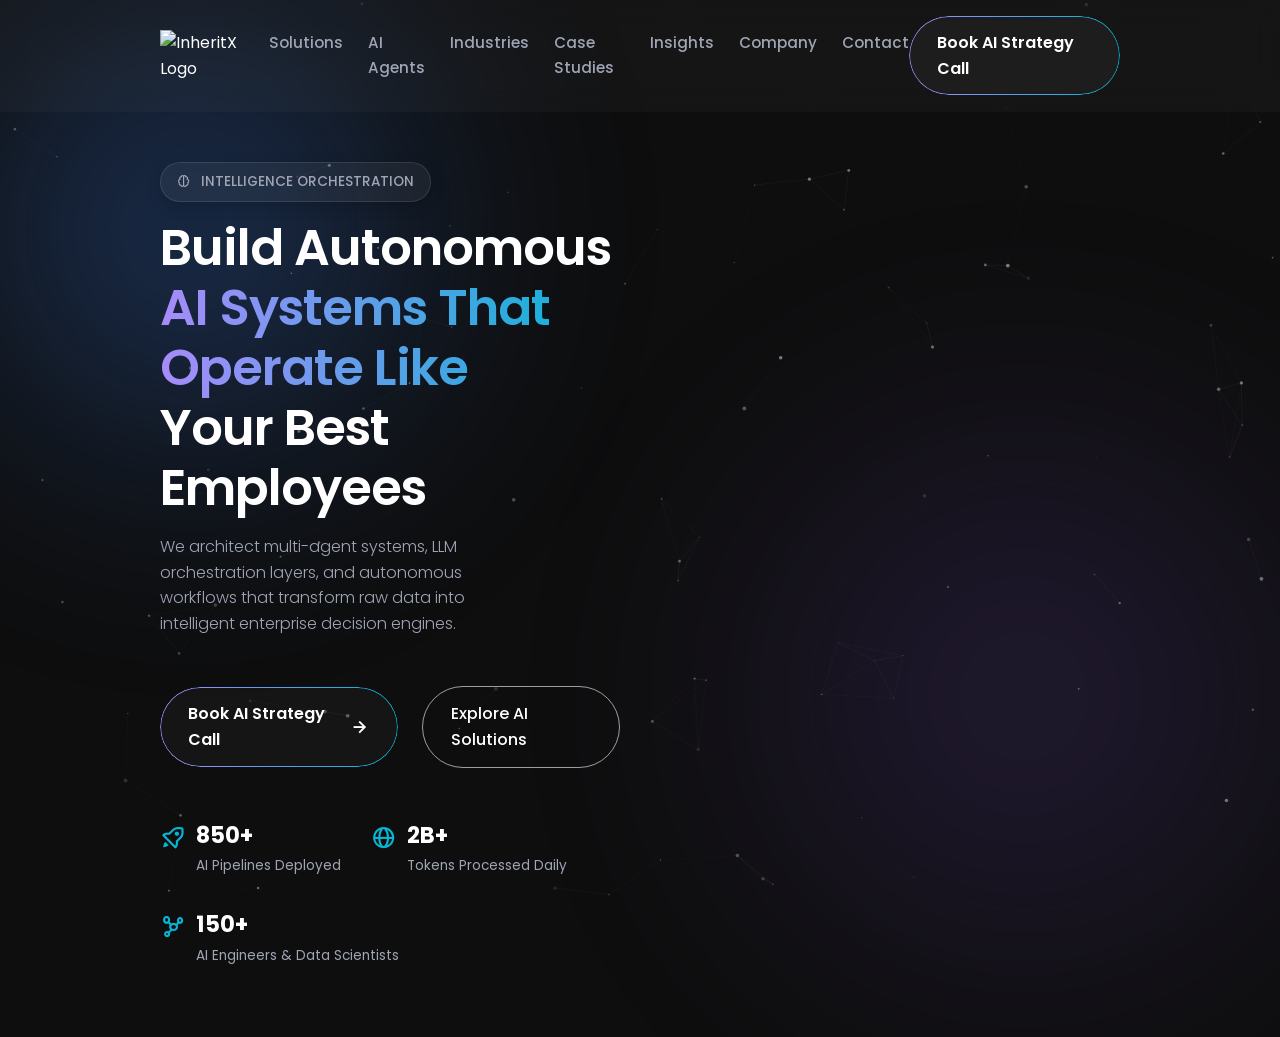
==== index.html @ a04f8f90 "Initial commit for AI-Native Redesign" ====
<!DOCTYPE html>
<html lang="en">

<head>
    <meta charset="UTF-8">
    <meta name="viewport" content="width=device-width, initial-scale=1.0">
    <title>InheritX Solutions - AI & Mobility Innovation</title>
    <meta name="description"
        content="Empowering the future with mobility & AI innovation. Experience excellence with InheritX Solutions.">
    <!-- Google Fonts for Typography -->
    <link rel="preconnect" href="https://fonts.googleapis.com">
    <link rel="preconnect" href="https://fonts.gstatic.com" crossorigin>
    <link href="https://fonts.googleapis.com/css2?family=Poppins:wght@300;400;500;600;700;800&display=swap"
        rel="stylesheet">
    <!-- Boxicons for minimalistic icons -->
    <link href='https://unpkg.com/boxicons@2.1.4/css/boxicons.min.css' rel='stylesheet'>
    <!-- Stylesheet -->
    <link rel="stylesheet" href="style.css">
    <!-- Spline 3D Viewer -->
    <script type="module" src="https://unpkg.com/@splinetool/viewer@1.9.54/build/spline-viewer.js"></script>
</head>

<body>
    <!-- Background Canvas for Particles -->
    <canvas id="particle-canvas"></canvas>

    <!-- Ambient glowing backgrounds -->
    <div class="ambient-light light-1"></div>
    <div class="ambient-light light-2"></div>

    <!-- Top Information Bar -->
    <div class="top-bar fade-in">
        <div class="contact-items">
            <div class="contact-item">
                <i class='bx bx-envelope'></i>
                <span>contact@inheritx.com</span>
            </div>
            <div class="contact-item">
                <i class='bx bx-phone-call'></i>
                <span>Sales Inquiries: +91 8487006480</span>
            </div>
            <div class="contact-item">
                <i class='bx bx-briefcase'></i>
                <span>Career Inquiries: +91 8160047106</span>
            </div>
        </div>
        <div class="social-items">
            <a href="#"><i class='bx bxl-instagram'></i></a>
            <a href="#"><i class='bx bxl-facebook'></i></a>
            <a href="#"><i class='bx bxl-twitter'></i></a>
            <a href="#"><i class='bx bxl-linkedin'></i></a>
        </div>
    </div>

    <!-- Navigation Bar -->
    <nav class="navbar glass-effect fade-in delay-1">
        <div class="logo">
            <img src="https://www.inheritx.com/image/logo/inx-logo.svg" alt="InheritX Logo" class="logo-img">
        </div>
        <div class="nav-links">
            <a href="#" class="nav-link">Solutions</a>
            <a href="#" class="nav-link">AI Agents</a>
            <a href="#" class="nav-link">Industries</a>
            <a href="#" class="nav-link">Case Studies</a>
            <a href="#" class="nav-link">Insights</a>
            <a href="#" class="nav-link">Company</a>
            <a href="#" class="nav-link">Contact</a>
        </div>
        <div class="nav-actions">
            <a href="#" class="btn-primary">
                <span class="btn-content">Book AI Strategy Call</span>
                <div class="btn-border"></div>
            </a>
            <!-- Mobile Menu Toggle -->
            <button class="menu-toggle" aria-label="Toggle Menu">
                <i class='bx bx-menu'></i>
            </button>
        </div>
    </nav>

    <!-- Mobile Navigation Menu -->
    <div class="mobile-menu glass-effect">
        <button class="close-menu" aria-label="Close Menu"><i class='bx bx-x'></i></button>
        <div class="mobile-nav-links">
            <a href="#">Solutions</a>
            <a href="#">AI Agents</a>
            <a href="#">Industries</a>
            <a href="#">Case Studies</a>
            <a href="#">Insights</a>
            <a href="#">Company</a>
            <a href="#">Contact</a>
        </div>
    </div>

    <!-- Hero Section -->
    <main class="hero">
        <div class="container hero-grid">
            <!-- Left Content -->
            <div class="hero-content">
                <div class="label-badge fade-up delay-3">
                    <i class='bx bx-brain'></i>
                    INTELLIGENCE ORCHESTRATION
                </div>

                <h1 class="hero-title fade-up delay-4">
                    Build Autonomous <br>
                    <span class="text-gradient">AI Systems That Operate Like</span><br>
                    Your Best Employees
                </h1>

                <p class="hero-description fade-up delay-5">
                    We architect multi-agent systems, LLM orchestration layers, and autonomous workflows that transform
                    raw data into intelligent enterprise decision engines.
                </p>

                <div class="hero-actions fade-up delay-6"
                    style="display: flex; gap: 24px; align-items: center; margin-bottom: 50px;">
                    <a href="#" class="btn-primary">
                        <span class="btn-content">
                            Book AI Strategy Call
                            <i class='bx bx-right-arrow-alt'></i>
                        </span>
                        <div class="btn-border"></div>
                    </a>
                    <a href="#" class="btn-secondary">
                        Explore AI Solutions
                    </a>
                </div>
                <div class="hero-metrics fade-up delay-7"
                    style="display: flex; gap: 30px; margin-bottom: 20px; flex-wrap: wrap;">
                    <div style="display: flex; align-items: flex-start; gap: 10px;">
                        <div style="font-size: 1.6rem; color: var(--accent-cyan); margin-top: 2px;"><i
                                class='bx bx-rocket'></i></div>
                        <div>
                            <h4
                                style="font-size: 1.4rem; color: var(--text-main); font-family: var(--font-heading); margin-bottom: 2px; font-weight: 700;">
                                850+</h4>
                            <p style="font-size: 0.85rem; color: var(--text-muted); margin: 0;">AI Pipelines Deployed
                            </p>
                        </div>
                    </div>
                    <div style="display: flex; align-items: flex-start; gap: 10px;">
                        <div style="font-size: 1.6rem; color: var(--accent-cyan); margin-top: 2px;"><i
                                class='bx bx-globe'></i></div>
                        <div>
                            <h4
                                style="font-size: 1.4rem; color: var(--text-main); font-family: var(--font-heading); margin-bottom: 2px; font-weight: 700;">
                                2B+</h4>
                            <p style="font-size: 0.85rem; color: var(--text-muted); margin: 0;">Tokens Processed Daily
                            </p>
                        </div>
                    </div>
                    <div style="display: flex; align-items: flex-start; gap: 10px;">
                        <div style="font-size: 1.6rem; color: var(--accent-cyan); margin-top: 2px;"><i
                                class='bx bx-network-chart'></i></div>
                        <div>
                            <h4
                                style="font-size: 1.4rem; color: var(--text-main); font-family: var(--font-heading); margin-bottom: 2px; font-weight: 700;">
                                150+</h4>
                            <p style="font-size: 0.85rem; color: var(--text-muted); margin: 0;">AI Engineers & Data
                                Scientists</p>
                        </div>
                    </div>
                </div>
            </div>

            <!-- Right Visual -->
            <div class="hero-visual fade-up delay-7">
                <div class="robot-container">
                    <!-- Spline 3D Scene -->
                    <spline-viewer url="https://prod.spline.design/B5R2sBbuGwPhke7D/scene.splinecode"
                        logo="false"></spline-viewer>
                </div>

                <!-- Neural Pathways SVG Layer -->
                <svg id="neural-svg" class="neural-pathways">
                    <defs>
                        <linearGradient id="neural-gradient" x1="0%" y1="0%" x2="100%" y2="100%">
                            <stop offset="0%" stop-color="#06b6d4" />
                            <stop offset="100%" stop-color="transparent" />
                        </linearGradient>
                    </defs>
                </svg>


                <!-- Floating Information Ecosystem -->
                <div class="floating-ecosystem">
                    <div class="nodes-container">
                        <!-- Node 1: AI Agents (Mid Left) -->
                        <div class="holographic-capsule node-1" id="node-1">
                            <div class="capsule-glow"></div>
                            <i class='bx bx-bot'></i>
                            <div class="fc-content">
                                <h5>AI AGENTS</h5>
                                <p><span class="status-dot"></span>7 Active Workflows</p>
                            </div>
                        </div>

                        <!-- Node 2: Generative AI (Top Right) -->
                        <div class="holographic-capsule node-2" id="node-2">
                            <div class="capsule-glow"></div>
                            <i class='bx bx-layer'></i>
                            <div class="fc-content">
                                <h5>GENERATIVE AI</h5>
                                <p><span class="status-dot"></span>LLM Systems Running</p>
                            </div>
                        </div>

                        <!-- Node 3: Enterprise Platforms (Mid Right) -->
                        <div class="holographic-capsule node-3" id="node-3">
                            <div class="capsule-glow"></div>
                            <i class='bx bx-network-chart'></i>
                            <div class="fc-content">
                                <h5>ENTERPRISE PLATFORMS</h5>
                                <p><span class="status-dot"></span>12 Production Systems</p>
                            </div>
                        </div>

                        <!-- Node 4: Cloud Infrastructure (Bottom Right) -->
                        <div class="holographic-capsule node-4" id="node-4">
                            <div class="capsule-glow"></div>
                            <i class='bx bx-data'></i>
                            <div class="fc-content">
                                <h5>CLOUD INFRASTRUCTURE</h5>
                                <p><span class="status-dot"></span>99.99% Availability</p>
                            </div>
                        </div>
                    </div>
                </div>
            </div>
        </div>
    </main>

    <!-- Main Script -->
    <script src="script.js"></script>
</body>

</html>
---- style.css ----
/* Google Fonts Variables */
:root {
    --bg-dark: #0e0e0e;
    --bg-glass: rgba(255, 255, 255, 0.03);
    --border-glass: rgba(255, 255, 255, 0.08);
    --text-main: #ffffff;
    --text-muted: #a0a5b5;
    --accent-blue: #3b82f6;
    --accent-cyan: #06b6d4;
    --accent-glow: rgba(59, 130, 246, 0.5);

    --font-heading: 'Poppins', sans-serif;
    --font-body: 'Poppins', sans-serif;
}

* {
    margin: 0;
    padding: 0;
    box-sizing: border-box;
}

body {
    font-family: var(--font-body);
    background-color: var(--bg-dark);
    color: var(--text-main);
    overflow-x: hidden;
    line-height: 1.6;
    min-height: 100vh;
}

/* Background Effects */
#particle-canvas {
    position: fixed;
    top: 0;
    left: 0;
    width: 100%;
    height: 100%;
    z-index: -2;
    pointer-events: none;
}

.ambient-light {
    position: fixed;
    border-radius: 50%;
    filter: blur(120px);
    z-index: -1;
    opacity: 0.4;
    pointer-events: none;
}

.light-1 {
    top: -10%;
    left: -10%;
    width: 50vw;
    height: 50vw;
    background: radial-gradient(circle, var(--accent-blue), transparent 70%);
}

.light-2 {
    bottom: -20%;
    right: -10%;
    width: 60vw;
    height: 60vw;
    background: radial-gradient(circle, #8b5cf6, transparent 70%);
    opacity: 0.2;
}

/* Utilities */
.glass-effect {
    background: var(--bg-glass);
    backdrop-filter: blur(12px);
    -webkit-backdrop-filter: blur(12px);
}

.container {
    max-width: 100%;
    margin: 0 auto;
    padding: 0 160px;
}

a {
    text-decoration: none;
    color: inherit;
}

/* Top Information Bar */
.top-bar {
    display: none !important;
    width: 100%;
    padding: 12px 160px;
    display: flex;
    justify-content: space-between;
    align-items: center;
    border-bottom: 1px solid var(--border-glass);
    z-index: 100;
    position: relative;
}

.contact-items {
    display: flex;
    gap: 24px;
    flex-wrap: wrap;
}

.social-items {
    display: flex;
    gap: 16px;
    align-items: center;
}

.social-items a {
    color: var(--text-muted);
    font-size: 1.2rem;
    transition: color 0.3s ease;
}

.social-items a:hover {
    color: var(--text-main);
}

.contact-item {
    display: flex;
    align-items: center;
    gap: 8px;
    font-size: 0.85rem;
    color: var(--text-muted);
    transition: all 0.3s ease;
    padding: 6px 12px;
    border-radius: 20px;
    border: 1px solid transparent;
}

.contact-item i {
    font-size: 1.1rem;
    color: var(--accent-cyan);
}

.contact-item:hover {
    color: var(--text-main);
}

/* Navigation Bar */
.navbar {
    position: sticky;
    top: 0;
    width: 100%;
    display: flex;
    justify-content: space-between;
    align-items: center;
    padding: 16px 160px;
    z-index: 99;
    border-bottom: 1px solid transparent;
    transition: all 0.3s ease;
}

.navbar.scrolled {
    background: rgba(3, 3, 5, 0.8);
    box-shadow: 0 10px 30px rgba(0, 0, 0, 0.5);
    border-bottom: 1px solid var(--border-glass);
}

.logo-img {
    height: 40px;
    width: auto;
}

/* Empty */

.nav-links {
    display: flex;
    gap: 25px;
}

.nav-link {
    font-size: 0.95rem;
    font-weight: 500;
    color: var(--text-muted);
    position: relative;
    padding: 5px 0;
    transition: color 0.3s ease;
}

.nav-link::after {
    content: '';
    position: absolute;
    bottom: 0;
    left: 0;
    width: 0%;
    height: 2px;
    background: linear-gradient(90deg, var(--accent-cyan), var(--accent-blue));
    transition: width 0.3s ease;
    box-shadow: 0 0 10px var(--accent-glow);
}

.nav-link:hover {
    color: var(--text-main);
}

.nav-link:hover::after {
    width: 100%;
}

.nav-actions {
    display: flex;
    align-items: center;
    gap: 20px;
}

/* Remove btn-glow entirely, we use btn-primary with .btn-sm */
.btn-sm {
    padding: 10px 24px;
    font-size: 0.95rem;
}

/* Mobile Menu Toggle */
.menu-toggle {
    display: none;
    background: none;
    border: none;
    color: var(--text-main);
    font-size: 2rem;
    cursor: pointer;
}

.mobile-menu {
    position: fixed;
    top: 0;
    right: -100%;
    width: 300px;
    height: 100vh;
    background: rgba(5, 5, 8, 0.95);
    z-index: 1000;
    display: flex;
    flex-direction: column;
    padding: 80px 40px;
    transition: right 0.4s cubic-bezier(0.77, 0, 0.175, 1);
    box-shadow: -10px 0 30px rgba(0, 0, 0, 0.5);
    border-left: 1px solid var(--border-glass);
}

.mobile-menu.active {
    right: 0;
}

.close-menu {
    position: absolute;
    top: 20px;
    right: 20px;
    background: none;
    border: none;
    color: var(--text-main);
    font-size: 2rem;
    cursor: pointer;
}

.mobile-nav-links {
    display: flex;
    flex-direction: column;
    gap: 20px;
}

.mobile-nav-links a {
    font-size: 1.2rem;
    font-weight: 500;
    color: var(--text-muted);
    transition: all 0.3s ease;
}

.mobile-nav-links a:hover {
    color: var(--text-main);
    padding-left: 10px;
}

/* Hero Section */
.hero {
    min-height: calc(100vh - 130px);
    display: flex;
    align-items: center;
    position: relative;
    padding: 50px 0;
}

.hero-grid {
    display: grid;
    grid-template-columns: 1.1fr 1.1fr;
    gap: 40px;
    align-items: center;
}

/* Left Content */
.label-badge {
    display: inline-flex;
    align-items: center;
    gap: 10px;
    padding: 8px 16px;
    background: rgba(255, 255, 255, 0.05);
    border: 1px solid rgba(255, 255, 255, 0.1);
    border-radius: 30px;
    font-size: 0.85rem;
    font-weight: 500;
    color: var(--text-muted);
    margin-bottom: 16px;
    box-shadow: 0 4px 15px rgba(0, 0, 0, 0.2);
}

.label-badge .dot {
    width: 8px;
    height: 8px;
    background: var(--accent-cyan);
    border-radius: 50%;
    box-shadow: 0 0 10px var(--accent-cyan);
    animation: pulse 2s infinite;
}

@keyframes pulse {
    0% {
        transform: scale(0.95);
        box-shadow: 0 0 0 0 rgba(6, 182, 212, 0.7);
    }

    70% {
        transform: scale(1);
        box-shadow: 0 0 0 6px rgba(6, 182, 212, 0);
    }

    100% {
        transform: scale(0.95);
        box-shadow: 0 0 0 0 rgba(6, 182, 212, 0);
    }
}

.hero-subtitle {
    font-family: var(--font-heading);
    font-size: 1.5rem;
    font-weight: 500;
    color: var(--text-main);
    margin-bottom: 16px;
    letter-spacing: 1px;
    text-transform: uppercase;
}

.hero-title {
    font-family: var(--font-heading);
    font-size: 50px;
    line-height: 1.2;
    font-weight: 600;
    margin-bottom: 16px;
    letter-spacing: -1px;
}

.text-gradient {
    background: linear-gradient(90deg, #a78bfa, #06b6d4);
    -webkit-background-clip: text;
    color: transparent;
    display: inline-block;
}

.hero-description {
    font-size: 1rem;
    line-height: 1.6;
    color: var(--text-muted);
    margin-bottom: 50px;
    max-width: 80%;
    font-weight: 300;
}

/* Primary CTA Button */
.btn-primary {
    position: relative;
    display: inline-flex;
    align-items: center;
    padding: 14px 28px;
    background: rgba(255, 255, 255, 0.03);
    border-radius: 50px;
    font-size: 1rem;
    font-weight: 600;
    color: #fff;
    overflow: hidden;
    transition: all 0.4s cubic-bezier(0.175, 0.885, 0.32, 1.275);
    z-index: 1;
}

.btn-primary .btn-content {
    display: flex;
    align-items: center;
    gap: 10px;
    z-index: 2;
}

.btn-primary i {
    font-size: 1.4rem;
    transition: transform 0.3s ease;
}

.btn-border {
    position: absolute;
    top: 0;
    left: 0;
    right: 0;
    bottom: 0;
    border-radius: 50px;
    border: 1px solid transparent;
    background: linear-gradient(90deg, #a78bfa, #06b6d4) border-box;
    -webkit-mask: linear-gradient(#fff 0 0) padding-box, linear-gradient(#fff 0 0);
    -webkit-mask-composite: destination-out;
    mask-composite: exclude;
    z-index: 1;
}

.btn-primary::before {
    content: '';
    position: absolute;
    top: 0;
    left: 0;
    right: 0;
    bottom: 0;
    border-radius: 50px;
    background: linear-gradient(90deg, #a78bfa, #06b6d4);
    opacity: 0;
    transition: opacity 0.4s ease;
    z-index: 0;
}

.btn-primary:hover {
    /* No scale or drop shadow on hover per user request */
}

.btn-primary:hover i {
    transform: translateX(5px);
}

.btn-primary:hover::before {
    opacity: 1;
}

/* Secondary CTA Button */
.btn-secondary {
    position: relative;
    display: inline-flex;
    align-items: center;
    padding: 14px 28px;
    border-radius: 50px;
    font-size: 1rem;
    font-weight: 500;
    color: var(--text-main);
    border: 1px solid rgba(255, 255, 255, 0.6);
    background: transparent;
    transition: all 0.4s ease;
    text-decoration: none;
    overflow: hidden;
    z-index: 1;
}

.btn-secondary::before {
    content: '';
    position: absolute;
    inset: 0;
    background: rgba(255, 255, 255, 0.15);
    backdrop-filter: blur(10px);
    -webkit-backdrop-filter: blur(10px);
    opacity: 0;
    transition: opacity 0.4s ease;
    z-index: -1;
}

.btn-secondary:hover {
    color: #fff;
    border-color: rgba(255, 255, 255, 1);
}

.btn-secondary:hover::before {
    opacity: 1;
}

/* Right Visual Area */
.hero-visual {
    position: relative;
    display: flex;
    justify-content: center;
    align-items: center;
    perspective: 1000px;
}

.robot-container {
    position: relative;
    width: 100%;
    max-width: 800px;
    height: 650px;
    transform-style: preserve-3d;
    opacity: 0;
    overflow: hidden;
    /* Clips the bottom spline logo hack */
    animation: fly-in-robot 1.5s cubic-bezier(0.2, 0.8, 0.2, 1) forwards;
    animation-delay: 0.5s;
}

@keyframes fly-in-robot {
    0% {
        transform: translateY(100px) scale(0.9) translateZ(-50px);
        opacity: 0;
        filter: blur(5px);
    }

    100% {
        transform: translateY(0) scale(1) translateZ(0);
        opacity: 1;
        filter: blur(0);
    }
}

/* Blending overlay to fade the edges of the Spline scene into the background */
.robot-container::after {
    content: '';
    position: absolute;
    inset: -5px;
    /* Cover edges */
    pointer-events: none;
    /* Removed black overlay to eliminate box behind spline */
    /* background gradients commented out */
    /*
    background: 
        linear-gradient(to top, var(--bg-dark) 0%, transparent 25%),
        linear-gradient(to bottom, var(--bg-dark) 0%, transparent 15%),
        linear-gradient(to right, var(--bg-dark) 0%, transparent 20%),
        linear-gradient(to left, var(--bg-dark) 0%, transparent 20%);
    */
    z-index: 10;
}

spline-viewer {
    width: 100%;
    height: calc(100% + 70px);
    /* Push logo down */
    margin-bottom: -70px;
    display: block;
}

spline-viewer::part(logo) {
    display: none !important;
}

/* PURE CSS ROBOT */
.css-robot {
    position: relative;
    width: 250px;
    height: 350px;
    display: flex;
    flex-direction: column;
    align-items: center;
    transform-style: preserve-3d;
    animation: float-robot 4s ease-in-out infinite;
    z-index: 10;
    margin: 0 auto;
    transform: translateZ(50px);
}

@keyframes float-robot {

    0%,
    100% {
        transform: translateY(0) translateZ(50px);
    }

    50% {
        transform: translateY(-20px) translateZ(50px);
    }
}

/* Head */
.robot-head-container {
    position: relative;
    z-index: 10;
    margin-bottom: -15px;
}

.robot-head {
    width: 170px;
    height: 150px;
    background: radial-gradient(circle at 35% 25%, #4a4a5a, #0a0a0f 70%);
    border-radius: 45% 45% 40% 40%;
    position: relative;
    box-shadow:
        inset -10px -10px 20px rgba(0, 0, 0, 0.9),
        inset 10px 10px 20px rgba(255, 255, 255, 0.1),
        0 15px 25px rgba(0, 0, 0, 0.6);
}

.robot-ear {
    position: absolute;
    top: 50%;
    transform: translateY(-50%);
    width: 12px;
    height: 35px;
    background: #111;
    border-radius: 10px;
    border: 2px solid #fff;
    box-shadow: 0 0 10px #fff, inset 0 0 10px #fff;
    z-index: -1;
}

.robot-ear.left {
    left: -8px;
}

.robot-ear.right {
    right: -8px;
}

.robot-face-screen {
    position: absolute;
    top: 12%;
    left: 12%;
    right: 12%;
    bottom: 12%;
    background: #030305;
    border-radius: 45% 45% 40% 40%;
    box-shadow: inset 0 0 20px #000, 0 5px 10px rgba(255, 255, 255, 0.05);
    overflow: hidden;
    display: flex;
    justify-content: center;
    align-items: center;
}

.robot-face-elements {
    position: relative;
    display: flex;
    flex-direction: column;
    align-items: center;
    gap: 15px;
    transition: transform 0.1s ease;
    z-index: 5;
}

.eyes {
    display: flex;
    gap: 25px;
}

.eye {
    width: 22px;
    height: 18px;
    border: 4px solid #fff;
    border-bottom: none;
    border-radius: 20px 20px 0 0;
    box-shadow: 0 -2px 10px rgba(255, 255, 255, 0.8), inset 0 2px 10px rgba(255, 255, 255, 0.8);
    filter: drop-shadow(0 0 6px #fff);
}

.mouth {
    width: 32px;
    height: 16px;
    border: 4px solid #fff;
    border-top: none;
    border-radius: 0 0 20px 20px;
    box-shadow: 0 2px 10px rgba(255, 255, 255, 0.8), inset 0 -2px 10px rgba(255, 255, 255, 0.8);
    filter: drop-shadow(0 0 6px #fff);
}

/* Body */
.robot-body-container {
    position: relative;
    z-index: 5;
    display: flex;
    justify-content: center;
}

.robot-body {
    width: 120px;
    height: 130px;
    background: radial-gradient(circle at 35% 25%, #3a3a4a, #0a0a0f 70%);
    border-radius: 35px 35px 60px 60px;
    position: relative;
    display: flex;
    justify-content: center;
    align-items: center;
    box-shadow:
        inset -10px -10px 20px rgba(0, 0, 0, 0.9),
        inset 10px 10px 20px rgba(255, 255, 255, 0.1),
        0 15px 25px rgba(0, 0, 0, 0.6);
}

.chest-ring {
    width: 45px;
    height: 45px;
    border: 5px solid #fff;
    border-radius: 50%;
    box-shadow: 0 0 15px #fff, inset 0 0 15px #fff;
    filter: drop-shadow(0 0 8px #fff);
}

/* Arms */
.robot-arm {
    position: absolute;
    top: 25px;
    width: 30px;
    height: 90px;
    background: radial-gradient(circle at 35% 25%, #3a3a4a, #0a0a0f 70%);
    border-radius: 20px;
    box-shadow: inset -5px -5px 15px rgba(0, 0, 0, 0.8), inset 5px 5px 15px rgba(255, 255, 255, 0.1);
    z-index: 2;
}

.robot-arm.left {
    left: -20px;
    transform: rotate(25deg);
    transform-origin: top center;
}

.robot-arm.right {
    right: -20px;
    transform: rotate(-25deg);
    transform-origin: top center;
}

/* Base Shadow */
.robot-shadow {
    position: absolute;
    bottom: -30px;
    width: 120px;
    height: 15px;
    background: rgba(0, 0, 0, 0.5);
    border-radius: 50%;
    filter: blur(8px);
    animation: shadow-pulse 4s ease-in-out infinite;
    z-index: 1;
}

@keyframes shadow-pulse {

    0%,
    100% {
        transform: scale(1);
        opacity: 0.5;
    }

    50% {
        transform: scale(0.8);
        opacity: 0.2;
    }
}

/* HUD Overlay Elements */
.hud-circle {
    position: absolute;
    border: 1px dashed rgba(6, 182, 212, 0.3);
    border-radius: 50%;
    top: 50%;
    left: 50%;
    transform: translate(-50%, -50%) translateZ(20px);
    pointer-events: none;
}

.hud-1 {
    width: 110%;
    height: 110%;
    animation: rotate 20s linear infinite;
    border: 1px solid rgba(59, 130, 246, 0.2);
    border-top: 1px solid var(--accent-cyan);
}

.hud-2 {
    width: 130%;
    height: 130%;
    animation: rotate-reverse 30s linear infinite;
    border: 2px dashed rgba(255, 255, 255, 0.1);
}

@keyframes rotate {
    from {
        transform: translate(-50%, -50%) translateZ(20px) rotate(0deg);
    }

    to {
        transform: translate(-50%, -50%) translateZ(20px) rotate(360deg);
    }
}

@keyframes rotate-reverse {
    from {
        transform: translate(-50%, -50%) translateZ(10px) rotate(360deg);
    }

    to {
        transform: translate(-50%, -50%) translateZ(10px) rotate(0deg);
    }
}

.hud-box {
    position: absolute;
    bottom: 5%;
    right: -5%;
    background: rgba(10, 10, 15, 0.7);
    backdrop-filter: blur(10px);
    border: 1px solid rgba(6, 182, 212, 0.3);
    padding: 15px;
    border-radius: 10px;
    transform: translateZ(80px);
    box-shadow: 0 10px 30px rgba(0, 0, 0, 0.5);
    z-index: 10;
}

.hud-text {
    font-family: var(--font-heading);
    font-size: 0.8rem;
    color: var(--accent-cyan);
    letter-spacing: 2px;
    margin-bottom: 8px;
}

.hud-bar {
    width: 100%;
    height: 4px;
    background: rgba(255, 255, 255, 0.1);
    border-radius: 2px;
    overflow: hidden;
}

.hud-bar::after {
    content: '';
    display: block;
    width: 60%;
    height: 100%;
    background: var(--accent-cyan);
    animation: scan 2s ease-in-out infinite alternate;
}

@keyframes scan {
    from {
        transform: translateX(-10%);
        width: 30%;
    }

    to {
        transform: translateX(200%);
        width: 50%;
    }
}

/* Floating Particles around Robot */
.floating-particle {
    position: absolute;
    background: #fff;
    border-radius: 50%;
    filter: blur(2px);
    transform: translateZ(60px);
}

.p1 {
    width: 10px;
    height: 10px;
    top: 20%;
    left: -5%;
    background: var(--accent-cyan);
    animation: float 4s ease-in-out infinite;
}

.p2 {
    width: 6px;
    height: 6px;
    bottom: 30%;
    left: 10%;
    background: var(--accent-blue);
    animation: float 6s ease-in-out infinite 1s;
}

.p3 {
    width: 8px;
    height: 8px;
    top: 10%;
    right: 10%;
    background: #8b5cf6;
    animation: float 5s ease-in-out infinite 2s;
}

@keyframes float {

    0%,
    100% {
        transform: translateZ(60px) translateY(0);
    }

    50% {
        transform: translateZ(60px) translateY(-20px);
    }
}

/* Animation Classes */
.fade-up {
    opacity: 0;
    transform: translateY(30px);
    transition: opacity 0.8s ease, transform 0.8s ease;
}

.fade-in {
    opacity: 0;
    transition: opacity 0.8s ease;
}

.visible {
    opacity: 1;
    transform: translateY(0);
}

.delay-1 {
    transition-delay: 0.1s;
}

.delay-2 {
    transition-delay: 0.2s;
}

.delay-3 {
    transition-delay: 0.3s;
}

.delay-4 {
    transition-delay: 0.4s;
}

.delay-5 {
    transition-delay: 0.5s;
}

.delay-6 {
    transition-delay: 0.6s;
}

.delay-7 {
    transition-delay: 0.7s;
}

/* Responsive adjustments */
@media (max-width: 1200px) {
    .hero-title {
        font-size: 3.2rem;
    }

    .hero-grid {
        gap: 30px;
    }

    .nav-links {
        gap: 15px;
    }
}

@media (max-width: 992px) {
    .hero-grid {
        grid-template-columns: 1fr;
        text-align: center;
    }

    .hero-content {
        display: flex;
        flex-direction: column;
        align-items: center;
    }

    .hero-description {
        max-width: 100%;
    }

    .top-bar {
        display: none;
    }

    .nav-links,
    .nav-actions .btn-glow {
        display: none;
    }

    .menu-toggle {
        display: block;
    }

    .hud-box {
        right: 5%;
        bottom: 5%;
    }
}

@media (max-width: 576px) {
    .hero-title {
        font-size: 2.5rem;
    }

    .hero-subtitle {
        font-size: 1.2rem;
    }

    .robot-container {
        max-width: 90%;
        margin: 0 auto;
    }

    .btn-primary {
        padding: 15px 30px;
        font-size: 1rem;
    }
}

/* ==========================================================================
   Futuristic AI Assistant Hover Interaction
   ========================================================================== */

.ai-assistant-container {
    position: fixed;
    bottom: 40px;
    right: 40px;
    z-index: 1000;
    display: flex;
    flex-direction: column;
    align-items: flex-end;
}

/* --- The Orb --- */
.ai-orb-wrapper {
    position: relative;
    width: 60px;
    height: 60px;
    cursor: pointer;
    border-radius: 50%;
    display: flex;
    justify-content: center;
    align-items: center;
    z-index: 2;
    transition: transform 0.4s cubic-bezier(0.175, 0.885, 0.32, 1.275);
}

.ai-assistant-container:hover .ai-orb-wrapper {
    transform: scale(0.8) translateY(10px);
    opacity: 0.8;
}

.orb-core {
    width: 40px;
    height: 40px;
    background: radial-gradient(circle at 30% 30%, #a78bfa, #6d28d9, #0f172a);
    border-radius: 50%;
    box-shadow:
        0 0 20px rgba(139, 92, 246, 0.6),
        inset 0 0 10px rgba(255, 255, 255, 0.8),
        inset -5px -5px 15px rgba(0, 0, 0, 0.5);
    animation: orb-pulse 3s ease-in-out infinite alternate, orb-rotate 10s linear infinite;
}

.orb-energy-field {
    position: absolute;
    width: 150%;
    height: 150%;
    border-radius: 50%;
    background: radial-gradient(circle, rgba(139, 92, 246, 0.2) 0%, transparent 70%);
    animation: energy-pulse 2s ease-in-out infinite alternate;
    pointer-events: none;
}

.orb-trail {
    position: absolute;
    border-radius: 50%;
    border: 1px solid rgba(139, 92, 246, 0.5);
    border-top-color: transparent;
    border-bottom-color: transparent;
}

.trail-1 {
    width: 120%;
    height: 120%;
    animation: orb-rotate 4s linear infinite;
}

.trail-2 {
    width: 140%;
    height: 140%;
    border: 1px dashed rgba(6, 182, 212, 0.4);
    animation: orb-rotate 6s linear infinite reverse;
}

.orb-particles .particle {
    position: absolute;
    width: 4px;
    height: 4px;
    background: #06b6d4;
    border-radius: 50%;
    box-shadow: 0 0 5px #06b6d4;
    opacity: 0;
}

.ai-assistant-container:hover .orb-particles .particle {
    animation: particle-burst 1s ease-out forwards;
}

.pt-1 {
    top: 10%;
    left: 10%;
    animation-delay: 0.1s;
}

.pt-2 {
    top: 10%;
    right: 10%;
    animation-delay: 0.2s;
}

.pt-3 {
    bottom: 10%;
    left: 10%;
    animation-delay: 0.3s;
}

.pt-4 {
    bottom: 10%;
    right: 10%;
    animation-delay: 0.4s;
}

@keyframes particle-burst {
    0% {
        transform: scale(1) translate(0, 0);
        opacity: 1;
    }

    100% {
        transform: scale(0) translate(var(--tx, 20px), var(--ty, -20px));
        opacity: 0;
    }
}

.pt-1 {
    --tx: -30px;
    --ty: -30px;
}

.pt-2 {
    --tx: 30px;
    --ty: -30px;
}

.pt-3 {
    --tx: -30px;
    --ty: 30px;
}

.pt-4 {
    --tx: 30px;
    --ty: 30px;
}

@keyframes orb-pulse {
    0% {
        transform: scale(0.95);
        box-shadow: 0 0 15px rgba(139, 92, 246, 0.5), inset 0 0 10px rgba(255, 255, 255, 0.8);
    }

    100% {
        transform: scale(1.05);
        box-shadow: 0 0 30px rgba(139, 92, 246, 0.8), 0 0 50px rgba(6, 182, 212, 0.4), inset 0 0 15px rgba(255, 255, 255, 1);
    }
}

@keyframes orb-rotate {
    0% {
        transform: rotate(0deg);
    }

    100% {
        transform: rotate(360deg);
    }
}

@keyframes energy-pulse {
    0% {
        transform: scale(0.8);
        opacity: 0.5;
    }

    100% {
        transform: scale(1.2);
        opacity: 0.8;
    }
}

/* --- The Holographic Panel --- */
.ai-panel {
    position: absolute;
    bottom: 70px;
    /* Above the orb */
    right: 10px;
    width: 360px;
    height: auto;
    min-height: 200px;
    background: rgba(10, 10, 18, 0.7);
    backdrop-filter: blur(20px);
    -webkit-backdrop-filter: blur(20px);
    border: 1px solid rgba(139, 92, 246, 0.3);
    border-radius: 20px;
    padding: 24px;
    box-shadow:
        0 20px 50px rgba(0, 0, 0, 0.5),
        0 0 0 1px rgba(255, 255, 255, 0.05),
        inset 0 0 20px rgba(139, 92, 246, 0.1);

    transform-origin: bottom right;
    transform: scale(0.5) translateY(50px) translateZ(0);
    opacity: 0;
    pointer-events: none;
    transition: all 0.5s cubic-bezier(0.19, 1, 0.22, 1);
    overflow: hidden;
}

.ai-assistant-container:hover .ai-panel {
    transform: scale(1) translateY(0) translateZ(0);
    opacity: 1;
    pointer-events: auto;
}

/* Panel Background Effects */
.panel-background-fx {
    position: absolute;
    top: 0;
    left: 0;
    right: 0;
    bottom: 0;
    z-index: -1;
    overflow: hidden;
    border-radius: 20px;
}

.panel-background-fx::before {
    content: '';
    position: absolute;
    top: -50%;
    left: -50%;
    width: 200%;
    height: 200%;
    background: radial-gradient(circle at 50% 50%, rgba(139, 92, 246, 0.1), transparent 60%);
    animation: rotate-bg 20s linear infinite;
}

@keyframes rotate-bg {
    0% {
        transform: rotate(0deg);
    }

    100% {
        transform: rotate(360deg);
    }
}

.neural-nodes {
    position: absolute;
    top: 0;
    left: 0;
    right: 0;
    bottom: 0;
    background-image: radial-gradient(rgba(139, 92, 246, 0.3) 1px, transparent 1px);
    background-size: 20px 20px;
    opacity: 0.3;
}

.hologram-grid {
    position: absolute;
    top: 0;
    left: 0;
    right: 0;
    bottom: 0;
    background-image:
        linear-gradient(rgba(6, 182, 212, 0.1) 1px, transparent 1px),
        linear-gradient(90deg, rgba(6, 182, 212, 0.1) 1px, transparent 1px);
    background-size: 40px 40px;
    transform: perspective(500px) rotateX(60deg) translateY(-100px) translateZ(-200px);
    animation: grid-move 10s linear infinite;
    opacity: 0.2;
}

@keyframes grid-move {
    0% {
        transform: perspective(500px) rotateX(60deg) translateY(0) translateZ(-200px);
    }

    100% {
        transform: perspective(500px) rotateX(60deg) translateY(40px) translateZ(-200px);
    }
}

/* Panel Header */
.panel-header {
    display: flex;
    align-items: center;
    margin-bottom: 24px;
    position: relative;
}

.panel-header::after {
    content: '';
    position: absolute;
    bottom: -12px;
    left: 0;
    width: 100%;
    height: 1px;
    background: linear-gradient(90deg, rgba(139, 92, 246, 0.5), transparent);
}

.ai-identity {
    display: flex;
    align-items: center;
    gap: 12px;
}

.ai-avatar {
    position: relative;
    width: 36px;
    height: 36px;
    display: flex;
    justify-content: center;
    align-items: center;
}

.avatar-core {
    width: 16px;
    height: 16px;
    background: var(--accent-cyan);
    border-radius: 50%;
    box-shadow: 0 0 10px var(--accent-cyan);
    animation: pulse 2s infinite;
}

.avatar-ring {
    position: absolute;
    width: 100%;
    height: 100%;
    border: 1px solid rgba(6, 182, 212, 0.5);
    border-radius: 50%;
    animation: orb-rotate 3s linear infinite;
    border-top-color: transparent;
}

.greeting {
    font-family: var(--font-heading);
    font-size: 1.15rem;
    font-weight: 600;
    color: #fff;
    letter-spacing: 0.5px;
    text-shadow: 0 0 10px rgba(255, 255, 255, 0.3);
}

/* Panel Body */
.panel-body {
    position: relative;
    height: 140px;
    display: flex;
    flex-direction: column;
    justify-content: center;
    padding-left: 10px;
}

.capabilities-display {
    position: relative;
    height: 40px;
    overflow: hidden;
}

.capability-item {
    position: absolute;
    top: 0;
    left: 0;
    width: 100%;
    font-family: var(--font-heading);
    font-size: 1.3rem;
    font-weight: 500;
    background: linear-gradient(90deg, #a78bfa, #06b6d4);
    -webkit-background-clip: text;
    color: transparent;
    opacity: 0;
    transform: translateY(20px);
    transition: all 0.5s cubic-bezier(0.175, 0.885, 0.32, 1.275);
    white-space: nowrap;
}

.capability-item.active {
    opacity: 1;
    transform: translateY(0);
}

.capability-item.exit {
    opacity: 0;
    transform: translateY(-20px);
}

.scanner-line {
    position: absolute;
    left: -10px;
    width: 2px;
    height: 100%;
    background: var(--accent-cyan);
    box-shadow: 0 0 10px var(--accent-cyan);
    animation: scan-vertical 2s ease-in-out infinite alternate;
}

@keyframes scan-vertical {
    0% {
        top: 0;
        height: 0%;
        opacity: 0;
    }

    50% {
        height: 100%;
        opacity: 1;
    }

    100% {
        top: 100%;
        height: 0%;
        opacity: 0;
    }
}

/* Data Cards Animation */
.data-cards {
    position: absolute;
    right: 0;
    top: 50%;
    transform: translateY(-50%);
    display: flex;
    flex-direction: column;
    gap: 8px;
}

.data-card {
    width: 50px;
    height: 6px;
    background: rgba(139, 92, 246, 0.2);
    border-radius: 3px;
    position: relative;
    overflow: hidden;
}

.data-card::after {
    content: '';
    position: absolute;
    top: 0;
    left: -100%;
    width: 50%;
    height: 100%;
    background: linear-gradient(90deg, transparent, rgba(6, 182, 212, 0.8), transparent);
    animation: data-flow 2s infinite;
}

.data-card:nth-child(2)::after {
    animation-delay: 0.4s;
}

.data-card:nth-child(3)::after {
    animation-delay: 0.8s;
}

@keyframes data-flow {
    0% {
        left: -100%;
    }

    100% {
        left: 200%;
    }
}

@media (max-width: 576px) {
    .ai-panel {
        width: 300px;
        right: 0;
    }
}

/* ==========================================================================
   Advanced Interactive Storytelling (Floating Ecosystem)
   ========================================================================== */

.floating-ecosystem {
    position: absolute;
    top: 0;
    left: 0;
    right: 0;
    bottom: 0;
    pointer-events: none;
    z-index: 5;
    perspective: 1200px;
}

.nodes-container {
    position: absolute;
    top: 0;
    left: 0;
    width: 100%;
    height: 100%;
}

/* Neural Pathways SVG */
.neural-pathways {
    position: absolute;
    top: 0;
    left: 0;
    width: 100%;
    height: 100%;
    pointer-events: none;
    z-index: 4;
}

.neural-pathways path {
    fill: none;
    stroke: url(#neural-gradient);
    stroke-width: 1.5;
    stroke-dasharray: 2000;
    stroke-dashoffset: 2000;
    filter: drop-shadow(0 0 4px rgba(6, 182, 212, 0.6));
    opacity: 0.6;
    transition: opacity 0.3s ease, stroke-width 0.3s ease;
}

.neural-pathways path.active {
    animation: draw-data-stream 4s linear forwards infinite;
}

.neural-pathways path.hover-pulse {
    stroke-width: 2.5;
    filter: drop-shadow(0 0 8px rgba(6, 182, 212, 1));
    animation: fast-data-stream 1.5s linear infinite;
}

@keyframes draw-data-stream {
    0% { stroke-dashoffset: 2000; }
    100% { stroke-dashoffset: 0; }
}

@keyframes fast-data-stream {
    0% { stroke-dashoffset: 500; }
    100% { stroke-dashoffset: 0; }
}



.holographic-capsule {
    position: absolute;
    background: rgba(255, 255, 255, 0.03);
    backdrop-filter: blur(10px);
    -webkit-backdrop-filter: blur(10px);
    border-radius: 40px;
    padding: 12px 28px;
    display: flex;
    align-items: center;
    gap: 16px;
    width: max-content;
    white-space: nowrap;
    opacity: 0;
    pointer-events: auto;
    cursor: pointer;
    transition: transform 0.4s cubic-bezier(0.175, 0.885, 0.32, 1.275), box-shadow 0.4s ease, background 0.4s ease;
    overflow: hidden;
}

/* Gradient Border to match Main Button */
.holographic-capsule::before {
    content: '';
    position: absolute;
    inset: 0;
    border-radius: 40px;
    padding: 1px; /* border thickness */
    background: linear-gradient(90deg, #a78bfa, #06b6d4);
    -webkit-mask: linear-gradient(#fff 0 0) content-box, linear-gradient(#fff 0 0);
    -webkit-mask-composite: xor;
    mask-composite: exclude;
    pointer-events: none;
}

/* Inner Glow Effect */
.capsule-glow {
    position: absolute;
    top: 50%;
    left: 50%;
    transform: translate(-50%, -50%);
    width: 0;
    height: 0;
    background: radial-gradient(circle, rgba(255, 255, 255, 0.2) 0%, transparent 70%);
    opacity: 0;
    transition: width 0.6s ease, height 0.6s ease, opacity 0.6s ease;
    pointer-events: none;
    z-index: -1;
}

.holographic-capsule.active .capsule-glow {
    width: 100%;
    height: 100%;
    opacity: 0.2;
}

.holographic-capsule i {
    font-size: 1.8rem;
    color: var(--text-main);
    transition: color 0.3s ease, filter 0.3s ease, transform 0.3s ease;
}

.holographic-capsule .fc-content {
    display: flex;
    flex-direction: column;
    justify-content: center;
    gap: 2px;
}

.holographic-capsule h5 {
    font-family: var(--font-heading);
    font-size: 0.9rem;
    font-weight: 600;
    color: var(--text-main);
    margin: 0;
    letter-spacing: 0.5px;
    text-transform: uppercase;
}

.holographic-capsule p {
    font-family: var(--font-body);
    font-size: 0.75rem;
    color: var(--text-muted);
    font-weight: 400;
    margin: 0;
    display: flex;
    align-items: center;
    gap: 6px;
}

/* Pulsing Status Dot */
.status-dot {
    width: 6px;
    height: 6px;
    background-color: var(--accent-cyan);
    border-radius: 50%;
    box-shadow: 0 0 8px var(--accent-cyan);
    animation: status-pulse 2s infinite;
}

@keyframes status-pulse {
    0% { box-shadow: 0 0 0 0 rgba(6, 182, 212, 0.7); }
    70% { box-shadow: 0 0 0 6px rgba(6, 182, 212, 0); }
    100% { box-shadow: 0 0 0 0 rgba(6, 182, 212, 0); }
}

/* Asymmetrical Cinematic Entrance */
.holographic-capsule {
    opacity: 0;
}

.holographic-capsule.active {
    animation: capsule-fade-in 1s ease-out forwards;
}

/* Custom starting positions for each node */
.node-1 {
    top: 5%;
    left: 0%;
}

.node-2 {
    top: 5%;
    right: 0%;
}

.node-3 {
    top: auto;
    bottom: 5%;
    left: 0%;
}

.node-4 {
    top: auto;
    bottom: 5%;
    right: 0%;
}

@keyframes capsule-fade-in {
    0% {
        opacity: 0;
        filter: blur(10px);
    }
    100% {
        opacity: 1;
        filter: blur(0);
    }
}

/* Mobile Repositioning */
@media (max-width: 992px) {
    .floating-ecosystem {
        display: none;
    }
}
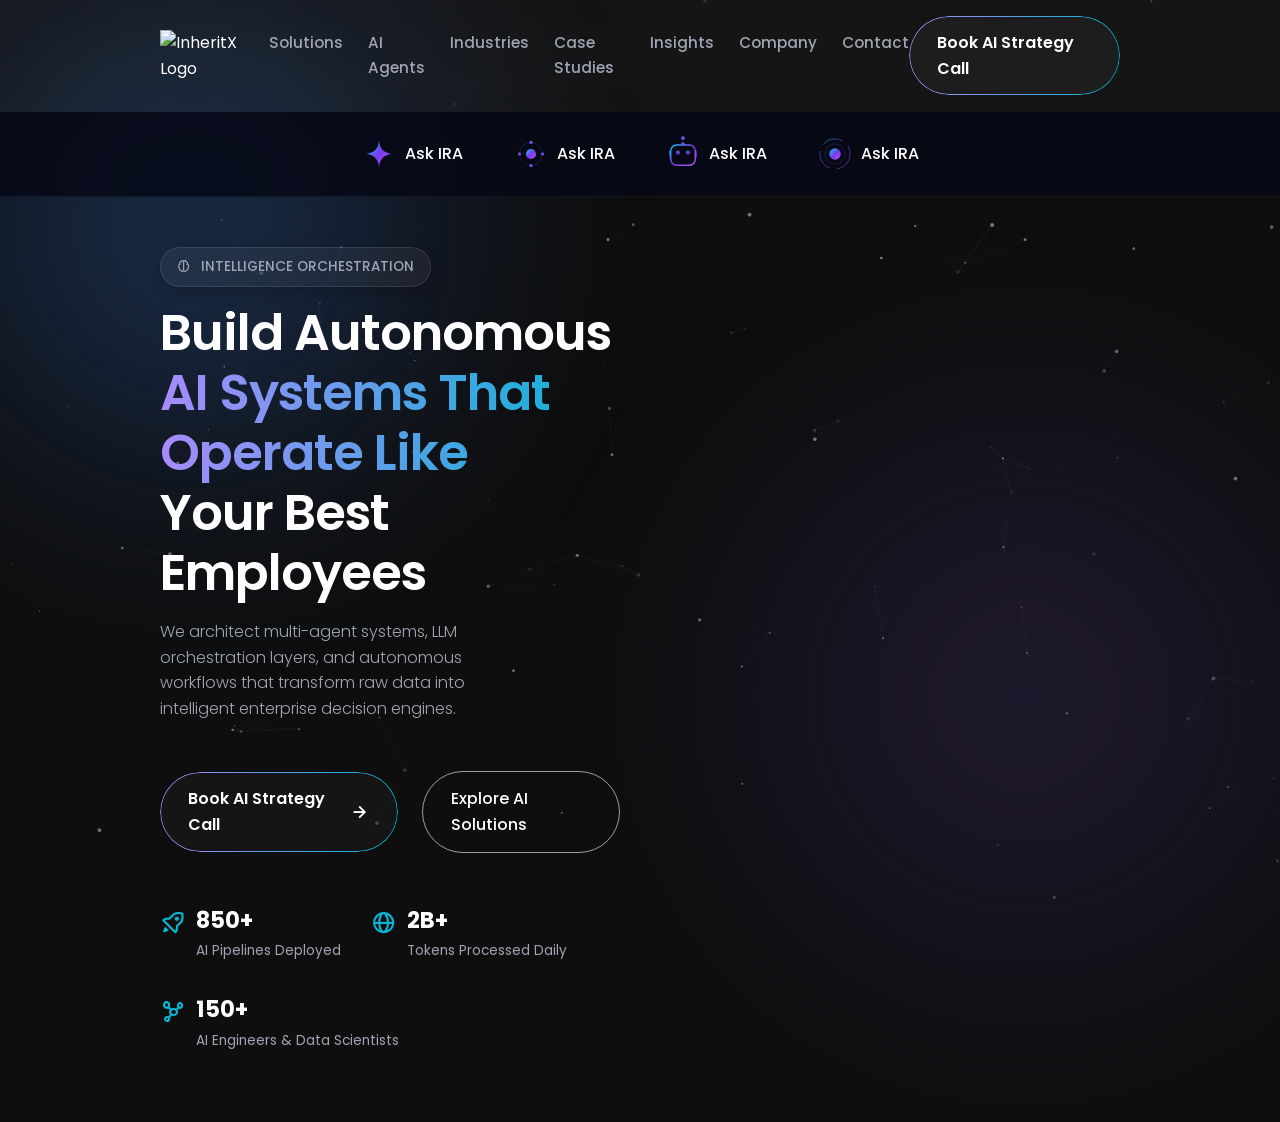
==== commit 0f1ec454: "Update IRA AI Portal logo and options header" ====
--- a/index.html
+++ b/index.html
@@ -67,6 +67,7 @@
             <a href="#" class="nav-link">Contact</a>
         </div>
         <div class="nav-actions">
+
             <a href="#" class="btn-primary">
                 <span class="btn-content">Book AI Strategy Call</span>
                 <div class="btn-border"></div>
@@ -77,6 +78,108 @@
             </button>
         </div>
     </nav>
+
+    <!-- Secondary Header for IRA Variations -->
+    <div class="secondary-header glass-effect">
+        <div class="container secondary-header-content">
+            <div class="ira-variations-list">
+
+                <!-- Option 1: AI Diamond / Star -->
+                <a href="#" class="ask-ira-link option-1">
+                    <span class="ira-icon-wrapper" style="width: 36px; height: 36px;">
+                        <svg viewBox="0 0 100 100" class="default-icon" width="36" height="36">
+                            <defs>
+                                <linearGradient id="inx-grad-1" x1="0%" y1="0%" x2="100%" y2="100%">
+                                    <stop offset="0%" stop-color="#00D4FF" />
+                                    <stop offset="50%" stop-color="#7C3AED" />
+                                    <stop offset="100%" stop-color="#A855F7" />
+                                </linearGradient>
+                            </defs>
+                            <path d="M50 10 Q50 45 85 50 Q50 55 50 90 Q50 55 15 50 Q50 45 50 10 Z"
+                                fill="url(#inx-grad-1)" />
+                        </svg>
+                        <svg viewBox="0 0 100 100" class="hover-icon" width="36" height="36">
+                            <path d="M40 15 Q40 40 65 40 Q40 40 40 65 Q40 40 15 40 Q40 40 40 15 Z"
+                                fill="url(#inx-grad-1)" />
+                            <path d="M80 10 Q80 20 90 20 Q80 20 80 30 Q80 20 70 20 Q80 20 80 10 Z"
+                                fill="url(#inx-grad-1)" />
+                            <path d="M75 60 Q75 72 87 72 Q75 72 75 84 Q75 72 63 72 Q75 72 75 60 Z"
+                                fill="url(#inx-grad-1)" />
+                            <path d="M25 65 Q25 75 35 75 Q25 75 25 85 Q25 75 15 75 Q25 75 25 65 Z"
+                                fill="url(#inx-grad-1)" />
+                        </svg>
+                    </span>
+                    <span class="ira-text">Ask IRA</span>
+                </a>
+
+                <!-- Option 2: 4-Node Command Center -->
+                <a href="#" class="ask-ira-link option-2">
+                    <span class="ira-icon-wrapper" style="width: 36px; height: 36px;">
+                        <svg class="inx-logo-svg" viewBox="0 0 100 100" width="36" height="36">
+                            <circle cx="50" cy="50" r="32" class="logo-ring" />
+                            <g class="logo-connections">
+                                <line x1="50" y1="50" x2="50" y2="18" />
+                                <line x1="50" y1="50" x2="82" y2="50" />
+                                <line x1="50" y1="50" x2="50" y2="82" />
+                                <line x1="50" y1="50" x2="18" y2="50" />
+                            </g>
+                            <circle cx="50" cy="50" r="14" class="logo-core" />
+                            <g class="logo-nodes">
+                                <circle cx="50" cy="18" r="4.5" />
+                                <circle cx="82" cy="50" r="4.5" />
+                                <circle cx="50" cy="82" r="4.5" />
+                                <circle cx="18" cy="50" r="4.5" />
+                            </g>
+                        </svg>
+                    </span>
+                    <span class="ira-text">Ask IRA</span>
+                </a>
+
+                <!-- Option 3: Proper Robot Head -->
+                <a href="#" class="ask-ira-link option-3">
+                    <span class="ira-icon-wrapper" style="width: 36px; height: 36px;">
+                        <svg class="ira-logo-svg" viewBox="0 0 100 100" width="36" height="36">
+                            <g class="ira-robot-head">
+                                <path d="M16 40 L16 60 A 4 4 0 0 1 12 56 L12 44 A 4 4 0 0 1 16 40 Z"
+                                    fill="url(#inx-grad-1)" class="ira-ear" />
+                                <path d="M84 40 L84 60 A 4 4 0 0 0 88 56 L88 44 A 4 4 0 0 0 84 40 Z"
+                                    fill="url(#inx-grad-1)" class="ira-ear" />
+                                <rect x="16" y="25" width="68" height="56" rx="16" fill="none" stroke="url(#inx-grad-1)"
+                                    stroke-width="4" class="ira-head-outline" />
+                                <path d="M42 25 L58 25 L53 18 L47 18 Z" fill="url(#inx-grad-1)" />
+                                <line x1="50" y1="18" x2="50" y2="8" stroke="url(#inx-grad-1)" stroke-width="3"
+                                    class="ira-antenna" />
+                                <circle cx="50" cy="6" r="5" fill="url(#inx-grad-1)" class="ira-core" />
+                                <circle cx="36" cy="46" r="6" fill="url(#inx-grad-1)" class="ira-eye-lens" />
+                                <circle cx="64" cy="46" r="6" fill="url(#inx-grad-1)" class="ira-eye-lens" />
+                                <line x1="42" y1="62" x2="58" y2="62" stroke="url(#inx-grad-1)" stroke-width="3"
+                                    stroke-linecap="round" class="ira-mouth" />
+                            </g>
+                        </svg>
+                    </span>
+                    <span class="ira-text">Ask IRA</span>
+                </a>
+                
+                <!-- Option 4: AI Portal -->
+                <a href="#" class="ask-ira-link option-4">
+                    <span class="ira-icon-wrapper" style="width: 36px; height: 36px;">
+                        <svg class="ira-portal-svg" viewBox="0 0 100 100" width="36" height="36">
+                            <g class="ira-portal-group">
+                                <circle cx="50" cy="50" r="28" class="ira-portal-inner" />
+                                <circle cx="50" cy="50" r="42" class="ira-portal-outer" />
+                                <circle cx="50" cy="8" r="4" class="ira-portal-particle" />
+                                <circle cx="86.3" cy="71" r="3" class="ira-portal-particle" />
+                                <circle cx="13.7" cy="71" r="3.5" class="ira-portal-particle" />
+                            </g>
+                            <circle cx="50" cy="50" r="16" class="ira-portal-core" />
+                        </svg>
+                    </span>
+                    <span class="ira-text">Ask IRA</span>
+                </a>
+
+            </div>
+        </div>
+    </div>
 
     <!-- Mobile Navigation Menu -->
     <div class="mobile-menu glass-effect">
--- a/style.css
+++ b/style.css
@@ -160,11 +160,80 @@
 }
 
 .logo-img {
-    height: 40px;
+    height: 32px;
     width: auto;
 }
 
-/* Empty */
+.ira-logo-svg {
+    cursor: pointer;
+    overflow: visible;
+}
+
+/* AI Portal CSS */
+.ira-portal-group {
+    transform-origin: 50px 50px;
+    transition: all 0.8s cubic-bezier(0.4, 0, 0.2, 1);
+}
+
+.ira-portal-core {
+    fill: url(#inx-grad-1);
+    transition: all 0.8s cubic-bezier(0.4, 0, 0.2, 1);
+    transform-origin: 50px 50px;
+}
+
+.ira-portal-inner {
+    stroke: url(#inx-grad-1);
+    stroke-width: 1.5;
+    fill: none;
+    opacity: 0.4;
+    transition: all 0.8s cubic-bezier(0.4, 0, 0.2, 1);
+}
+
+.ira-portal-outer {
+    stroke: url(#inx-grad-1);
+    stroke-width: 2.5;
+    fill: none;
+    opacity: 0.6;
+    stroke-dasharray: 60 20;
+    stroke-dashoffset: 0;
+    transition: all 0.8s cubic-bezier(0.4, 0, 0.2, 1);
+    transform-origin: 50px 50px;
+}
+
+.ira-portal-particle {
+    fill: url(#inx-grad-1);
+    opacity: 0;
+    transform: scale(0.5);
+    transition: all 0.8s cubic-bezier(0.4, 0, 0.2, 1);
+    transform-origin: 50px 50px;
+}
+
+/* Hover Interactions */
+.ask-ira-link:hover .ira-portal-core,
+.ira-hover-container:hover .ira-portal-core {
+    transform: scale(1.15);
+    filter: drop-shadow(0 0 12px rgba(124, 58, 237, 0.8));
+}
+
+.ask-ira-link:hover .ira-portal-outer,
+.ira-hover-container:hover .ira-portal-outer {
+    opacity: 1;
+    transform: rotate(20deg);
+    stroke-dashoffset: -40;
+    filter: drop-shadow(0 0 8px rgba(0, 212, 255, 0.6));
+}
+
+.ask-ira-link:hover .ira-portal-inner,
+.ira-hover-container:hover .ira-portal-inner {
+    opacity: 0.8;
+}
+
+.ask-ira-link:hover .ira-portal-particle,
+.ira-hover-container:hover .ira-portal-particle {
+    opacity: 1;
+    transform: scale(1);
+    filter: drop-shadow(0 0 4px rgba(0, 212, 255, 0.8));
+}
 
 .nav-links {
     display: flex;
@@ -204,6 +273,47 @@
     display: flex;
     align-items: center;
     gap: 20px;
+}
+
+/* Ask IRA Link */
+.ask-ira-link {
+    display: flex;
+    align-items: center;
+    gap: 8px;
+    text-decoration: none;
+    color: var(--text-main);
+    font-weight: 500;
+    font-size: 1rem;
+    position: relative;
+    padding: 8px 0;
+}
+
+.ira-icon-wrapper {
+    position: relative;
+    width: 36px;
+    height: 36px;
+    display: flex;
+    justify-content: center;
+    align-items: center;
+}
+
+.ask-ira-link .ira-text {
+    position: relative;
+}
+
+.ask-ira-link .ira-text::after {
+    content: '';
+    position: absolute;
+    bottom: -4px;
+    left: 0;
+    width: 0%;
+    height: 1.5px;
+    background: linear-gradient(90deg, #a78bfa, #06b6d4);
+    transition: width 0.3s ease;
+}
+
+.ask-ira-link:hover .ira-text::after {
+    width: 100%;
 }
 
 /* Remove btn-glow entirely, we use btn-primary with .btn-sm */
@@ -1527,13 +1637,23 @@
 }
 
 @keyframes draw-data-stream {
-    0% { stroke-dashoffset: 2000; }
-    100% { stroke-dashoffset: 0; }
+    0% {
+        stroke-dashoffset: 2000;
+    }
+
+    100% {
+        stroke-dashoffset: 0;
+    }
 }
 
 @keyframes fast-data-stream {
-    0% { stroke-dashoffset: 500; }
-    100% { stroke-dashoffset: 0; }
+    0% {
+        stroke-dashoffset: 500;
+    }
+
+    100% {
+        stroke-dashoffset: 0;
+    }
 }
 
 
@@ -1563,7 +1683,8 @@
     position: absolute;
     inset: 0;
     border-radius: 40px;
-    padding: 1px; /* border thickness */
+    padding: 1px;
+    /* border thickness */
     background: linear-gradient(90deg, #a78bfa, #06b6d4);
     -webkit-mask: linear-gradient(#fff 0 0) content-box, linear-gradient(#fff 0 0);
     -webkit-mask-composite: xor;
@@ -1637,9 +1758,17 @@
 }
 
 @keyframes status-pulse {
-    0% { box-shadow: 0 0 0 0 rgba(6, 182, 212, 0.7); }
-    70% { box-shadow: 0 0 0 6px rgba(6, 182, 212, 0); }
-    100% { box-shadow: 0 0 0 0 rgba(6, 182, 212, 0); }
+    0% {
+        box-shadow: 0 0 0 0 rgba(6, 182, 212, 0.7);
+    }
+
+    70% {
+        box-shadow: 0 0 0 6px rgba(6, 182, 212, 0);
+    }
+
+    100% {
+        box-shadow: 0 0 0 0 rgba(6, 182, 212, 0);
+    }
 }
 
 /* Asymmetrical Cinematic Entrance */
@@ -1679,6 +1808,7 @@
         opacity: 0;
         filter: blur(10px);
     }
+
     100% {
         opacity: 1;
         filter: blur(0);
@@ -1690,4 +1820,159 @@
     .floating-ecosystem {
         display: none;
     }
-}+}
+
+/* Secondary Header for IRA Variations */
+.secondary-header {
+    width: 100%;
+    padding: 16px 0;
+    border-bottom: 1px solid rgba(255, 255, 255, 0.05);
+    background: rgba(5, 8, 22, 0.8);
+    position: relative;
+    z-index: 99;
+}
+
+.secondary-header-content {
+    display: flex;
+    flex-direction: column;
+    align-items: center;
+    gap: 20px;
+}
+
+.secondary-header-title {
+    font-size: 1rem;
+    color: #9ca3af;
+    text-transform: uppercase;
+    letter-spacing: 2px;
+    margin-bottom: 10px;
+}
+
+.ira-variations-list {
+    display: flex;
+    flex-direction: row;
+    justify-content: center;
+    gap: 50px;
+    align-items: center;
+}
+
+/* Option 1: Diamond/Star V1 Animations */
+.option-1 .default-icon {
+    transition: all 0.6s cubic-bezier(0.4, 0, 0.2, 1);
+    opacity: 1;
+    transform: scale(1) rotate(0deg);
+}
+
+.option-1 .hover-icon {
+    position: absolute;
+    top: 0;
+    left: 0;
+    opacity: 0;
+    transition: all 0.6s cubic-bezier(0.4, 0, 0.2, 1);
+    transform: scale(0.8) rotate(-15deg);
+}
+
+.option-1:hover .default-icon {
+    opacity: 0;
+    transform: scale(1.2) rotate(15deg);
+}
+
+.option-1:hover .hover-icon {
+    opacity: 1;
+    transform: scale(1.1) rotate(0deg);
+}
+
+/* Option 2: Command Center V2 Animations */
+.option-2 .inx-logo-svg {
+    overflow: visible;
+}
+
+.option-2 .logo-core {
+    fill: url(#inx-grad-1);
+    transition: all 0.8s cubic-bezier(0.4, 0, 0.2, 1);
+}
+
+.option-2 .logo-ring {
+    stroke: url(#inx-grad-1);
+    stroke-width: 1.5;
+    fill: none;
+    opacity: 0.3;
+    transition: all 0.8s cubic-bezier(0.4, 0, 0.2, 1);
+}
+
+.option-2 .logo-nodes {
+    transform-origin: 50px 50px;
+    transition: all 0.8s cubic-bezier(0.4, 0, 0.2, 1);
+}
+
+.option-2 .logo-nodes circle {
+    fill: url(#inx-grad-1);
+    transition: all 0.8s cubic-bezier(0.4, 0, 0.2, 1);
+}
+
+.option-2 .logo-connections line {
+    stroke: url(#inx-grad-1);
+    stroke-width: 1.5;
+    stroke-dasharray: 40;
+    stroke-dashoffset: 40;
+    opacity: 0;
+    transition: all 0.8s cubic-bezier(0.4, 0, 0.2, 1);
+}
+
+.option-2:hover .logo-core {
+    transform-origin: 50px 50px;
+    transform: scale(1.15);
+    filter: drop-shadow(0 0 12px rgba(124, 58, 237, 0.8));
+}
+
+.option-2:hover .logo-ring {
+    opacity: 0.8;
+    filter: drop-shadow(0 0 6px rgba(0, 212, 255, 0.5));
+}
+
+.option-2:hover .logo-nodes {
+    transform: rotate(25deg);
+}
+
+.option-2:hover .logo-connections line {
+    stroke-dashoffset: 0;
+    opacity: 0.8;
+}
+
+/* Option 3: Proper Robot Head */
+.option-3 .ira-logo-svg {
+    cursor: pointer;
+    overflow: visible;
+}
+
+.option-3 .ira-core {
+    fill: url(#inx-grad-1);
+    transition: all 0.8s cubic-bezier(0.4, 0, 0.2, 1);
+    transform-origin: 50px 50px;
+}
+
+.option-3 .ira-eye-lens {
+    fill: url(#inx-grad-1);
+    opacity: 0.8;
+    transition: all 0.8s cubic-bezier(0.4, 0, 0.2, 1);
+    transform-origin: 50px 50px;
+}
+
+.option-3 .ira-mouth {
+    transition: all 0.8s cubic-bezier(0.4, 0, 0.2, 1);
+}
+
+.option-3:hover .ira-core {
+    transform: scale(1.3);
+    filter: drop-shadow(0 0 10px rgba(124, 58, 237, 0.8));
+}
+
+.option-3:hover .ira-eye-lens {
+    opacity: 1;
+    filter: drop-shadow(0 0 8px rgba(0, 212, 255, 0.8));
+    transform: scale(1.1);
+}
+
+.option-3:hover .ira-mouth {
+    stroke-width: 4;
+    filter: drop-shadow(0 0 4px rgba(124, 58, 237, 0.5));
+}
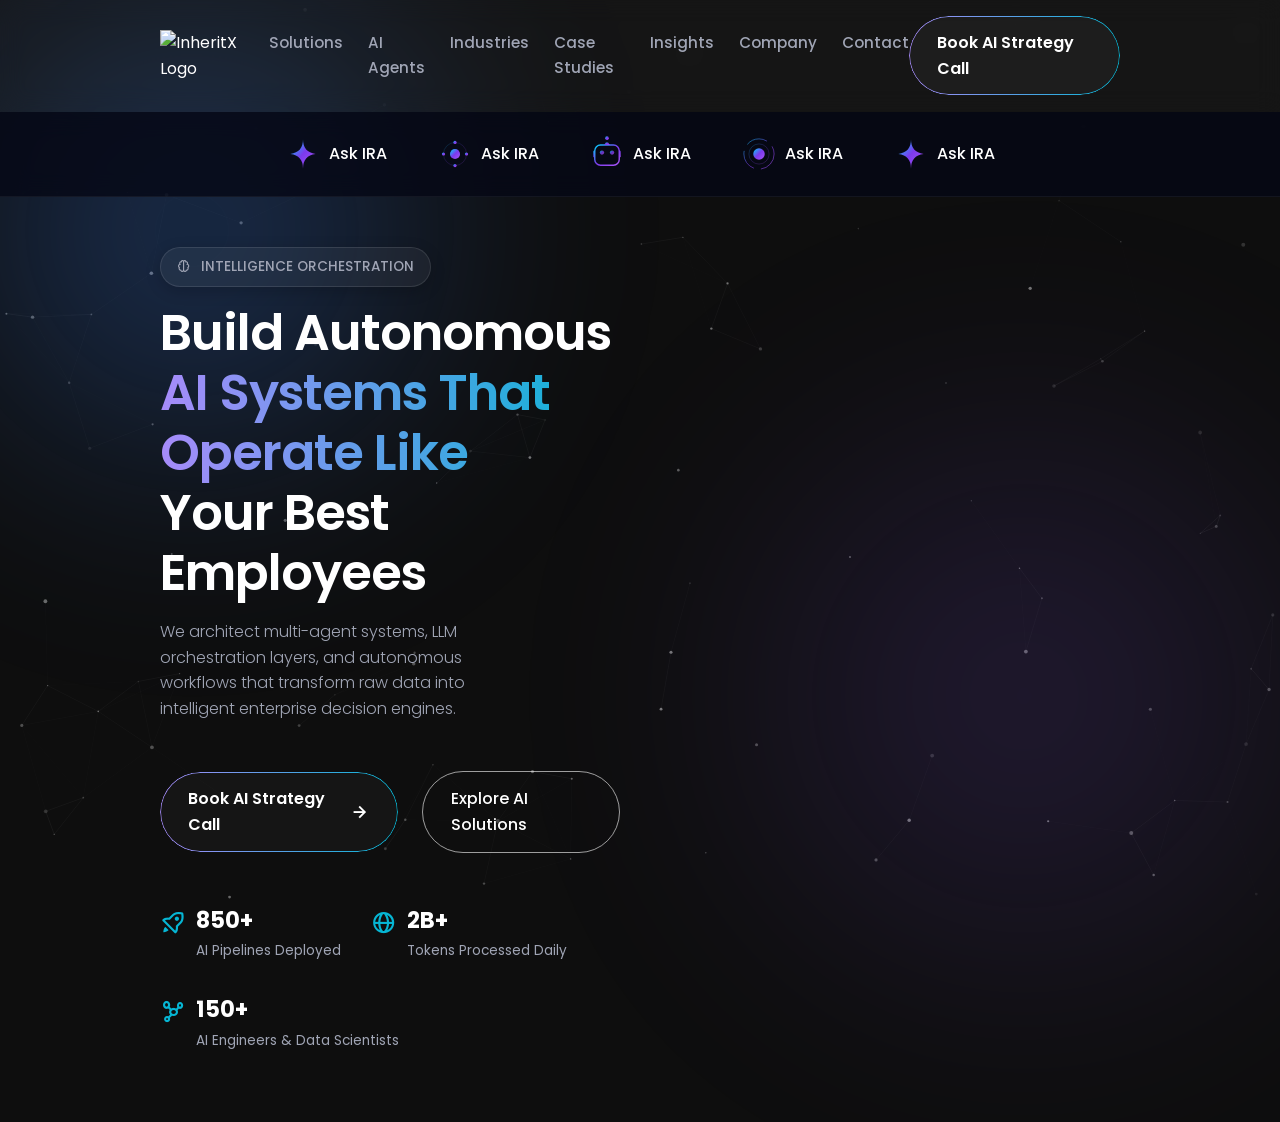
==== commit 099b9eba: "Update index.html and style.css" ====
--- a/index.html
+++ b/index.html
@@ -177,6 +177,32 @@
                     <span class="ira-text">Ask IRA</span>
                 </a>
 
+                <!-- Option 5: AI Diamond / Star (No sparkles in default, bounce animation) -->
+                <a href="#" class="ask-ira-link option-5">
+                    <span class="ira-icon-wrapper" style="width: 36px; height: 36px;">
+                        <svg viewBox="0 0 100 100" class="default-icon" width="36" height="36">
+                            <defs>
+                                <linearGradient id="inx-grad-5" x1="0%" y1="0%" x2="100%" y2="100%">
+                                    <stop offset="0%" stop-color="#00D4FF" />
+                                    <stop offset="50%" stop-color="#7C3AED" />
+                                    <stop offset="100%" stop-color="#A855F7" />
+                                </linearGradient>
+                            </defs>
+                            <path d="M50 10 Q50 45 85 50 Q50 55 50 90 Q50 55 15 50 Q50 45 50 10 Z"
+                                fill="url(#inx-grad-5)" />
+                        </svg>
+                        <svg viewBox="0 0 100 100" class="hover-icon" width="36" height="36">
+                            <path d="M80 10 Q80 20 90 20 Q80 20 80 30 Q80 20 70 20 Q80 20 80 10 Z"
+                                fill="url(#inx-grad-5)" />
+                            <path d="M75 60 Q75 72 87 72 Q75 72 75 84 Q75 72 63 72 Q75 72 75 60 Z"
+                                fill="url(#inx-grad-5)" />
+                            <path d="M25 65 Q25 75 35 75 Q25 75 25 85 Q25 75 15 75 Q25 75 25 65 Z"
+                                fill="url(#inx-grad-5)" />
+                        </svg>
+                    </span>
+                    <span class="ira-text">Ask IRA</span>
+                </a>
+
             </div>
         </div>
     </div>
--- a/style.css
+++ b/style.css
@@ -1881,6 +1881,33 @@
     transform: scale(1.1) rotate(0deg);
 }
 
+/* Option 5: Diamond/Star (No default sparkles, animated hover) */
+.option-5 .default-icon {
+    transition: all 0.5s cubic-bezier(0.34, 1.56, 0.64, 1);
+    opacity: 1;
+    transform: scale(1) rotate(0deg);
+}
+
+.option-5 .hover-icon {
+    position: absolute;
+    top: 0;
+    left: 0;
+    opacity: 0;
+    transition: all 0.5s cubic-bezier(0.34, 1.56, 0.64, 1);
+    transform: scale(0.5) rotate(-30deg);
+}
+
+.option-5:hover .default-icon {
+    opacity: 1;
+    transform: scale(0.9) rotate(0deg);
+    filter: drop-shadow(0 0 8px rgba(124, 58, 237, 0.6));
+}
+
+.option-5:hover .hover-icon {
+    opacity: 1;
+    transform: scale(1) rotate(0deg);
+}
+
 /* Option 2: Command Center V2 Animations */
 .option-2 .inx-logo-svg {
     overflow: visible;
@@ -1975,4 +2002,4 @@
 .option-3:hover .ira-mouth {
     stroke-width: 4;
     filter: drop-shadow(0 0 4px rgba(124, 58, 237, 0.5));
-}
+}
